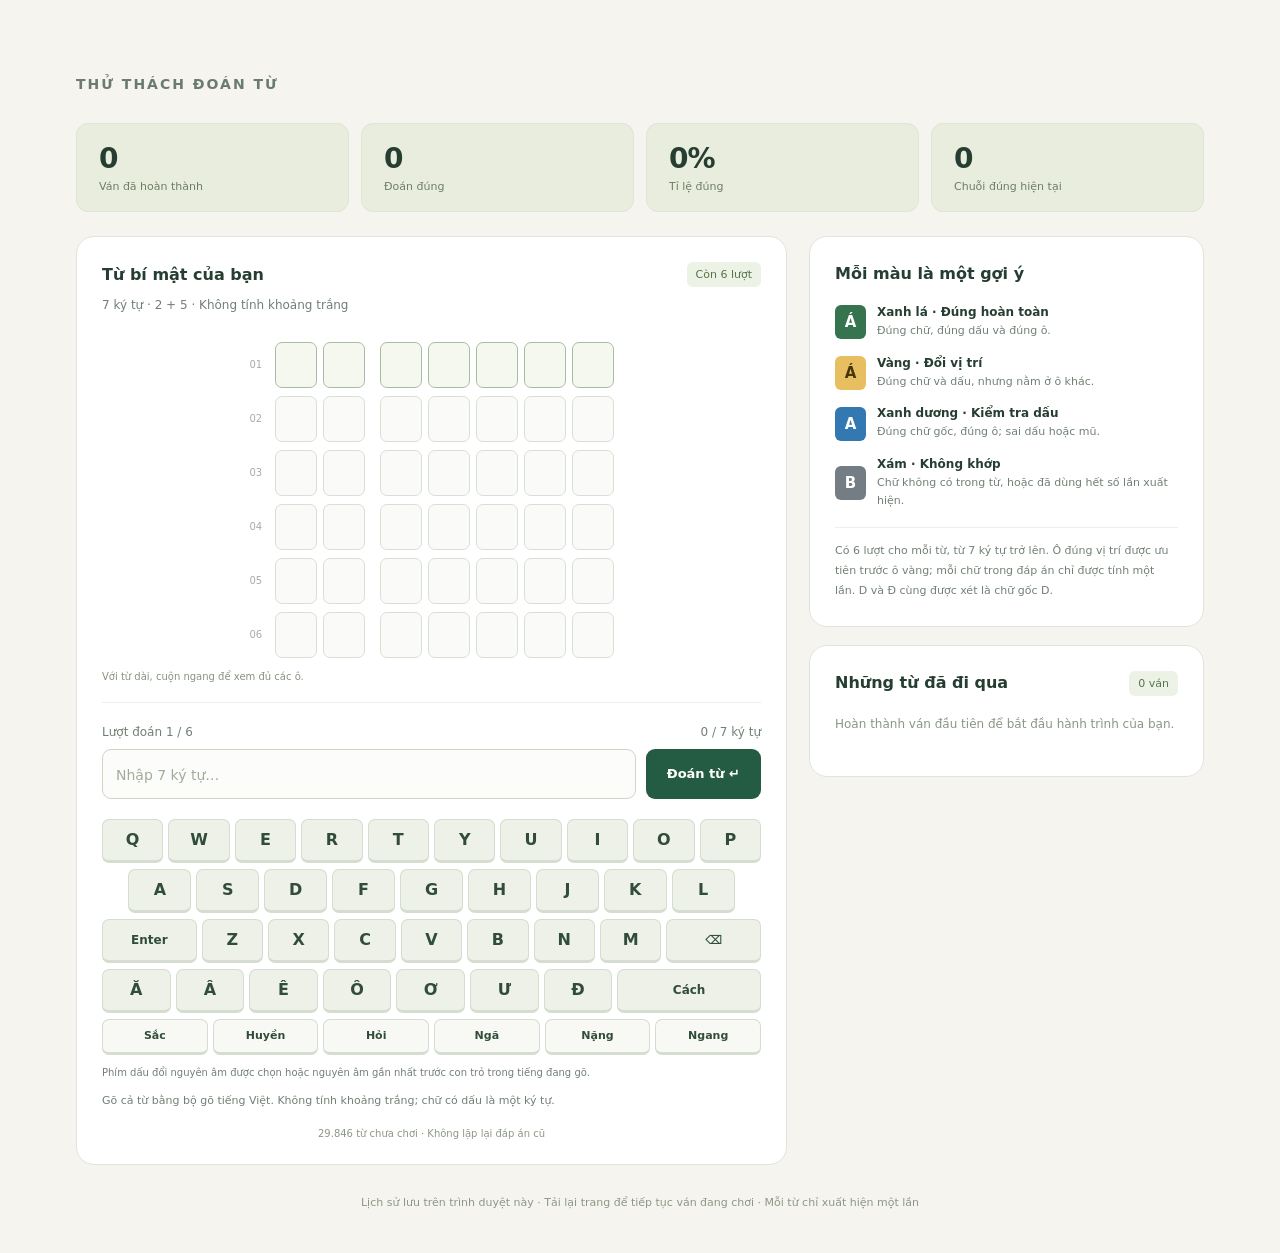
==== game.html @ fe2616c0 "init" ====
<!doctype html>
<html lang="vi">
    <head>
        <meta charset="utf-8" />
        <meta name="viewport" content="width=device-width, initial-scale=1" />
        <meta name="theme-color" content="#f5f4ef" />
        <title>Gỡ chữ — Một từ, sáu cơ hội</title>
        <link rel="stylesheet" href="game.css" />
        <script src="words-data.js" defer></script>
    </head>
    <body>
        <main class="app">
            <section class="intro">
                <p class="eyebrow">THỬ THÁCH ĐOÁN TỪ</p>
            </section>
            <div id="storage-notice" class="storage-notice" role="status" hidden></div>
            <section class="stats" aria-label="Bảng điểm">
                <div class="stat"><strong id="stat-played">0</strong><span>Ván đã hoàn thành</span></div>
                <div class="stat"><strong id="stat-won">0</strong><span>Đoán đúng</span></div>
                <div class="stat"><strong id="stat-rate">0%</strong><span>Tỉ lệ đúng</span></div>
                <div class="stat"><strong id="stat-streak">0</strong><span>Chuỗi đúng hiện tại</span></div>
            </section>
            <div class="layout">
                <section class="panel game-panel" aria-labelledby="game-heading">
                    <div class="panel-heading">
                        <h2 id="game-heading">Từ bí mật của bạn</h2>
                        <span id="round-tag" class="tag">6 lượt đoán</span>
                    </div>
                    <p id="word-meta" class="word-meta">Đang chuẩn bị từ…</p>
                    <p id="fatal" class="fatal" role="alert" hidden></p>
                    <div
                        class="board-scroll"
                        tabindex="0"
                        role="region"
                        aria-label="Bảng 6 lượt đoán, cuộn ngang nếu từ dài"
                    >
                        <div id="board" class="board"></div>
                    </div>
                    <p id="scroll-hint" class="scroll-hint">Với từ dài, cuộn ngang để xem đủ các ô.</p>
                    <form id="guess-form" class="guess-form" novalidate>
                        <label class="input-label" for="guess-input"
                            ><span id="guess-label">Lượt đoán 1 / 6</span><span id="input-count">0 ký tự</span></label
                        >
                        <div class="input-row">
                            <input
                                id="guess-input"
                                class="guess-input"
                                type="text"
                                autocomplete="off"
                                autocapitalize="none"
                                spellcheck="false"
                                placeholder="Nhập từ bạn nghĩ đến…"
                                aria-describedby="input-help guess-message"
                            /><button id="guess-button" class="primary" type="submit">Đoán từ ↵</button>
                        </div>
                        <div id="virtual-keyboard" class="virtual-keyboard" role="group" aria-label="Bàn phím đoán từ" aria-describedby="keyboard-help"></div>
                        <p id="keyboard-help" class="keyboard-help">Phím dấu đổi nguyên âm được chọn hoặc nguyên âm gần nhất trước con trỏ trong tiếng đang gõ.</p>
                        <p id="input-help" class="help">
                            Gõ cả từ bằng bộ gõ tiếng Việt. Không tính khoảng trắng; chữ có dấu là một ký tự.
                        </p>
                        <p id="guess-message" class="message" role="status" hidden></p>
                    </form>
                    <div id="result" class="result" role="status" hidden>
                        <h3 id="result-title"></h3>
                        <p id="result-description"></p>
                        <strong id="answer" class="answer"></strong
                        ><button id="next-game" class="primary" type="button">Chơi từ tiếp theo →</button>
                    </div>
                    <p id="exhausted" class="exhausted" hidden></p>
                    <p id="remaining" class="remaining"></p>
                </section>
                <aside class="side">
                    <section class="panel" aria-labelledby="rules-heading">
                        <h2 id="rules-heading">Mỗi màu là một gợi ý</h2>
                        <ul class="legend">
                            <li>
                                <span class="swatch exact" aria-hidden="true">Á</span>
                                <div>
                                    <strong>Xanh lá · Đúng hoàn toàn</strong
                                    ><small>Đúng chữ, đúng dấu và đúng ô.</small>
                                </div>
                            </li>
                            <li>
                                <span class="swatch present" aria-hidden="true">Á</span>
                                <div>
                                    <strong>Vàng · Đổi vị trí</strong
                                    ><small>Đúng chữ và dấu, nhưng nằm ở ô khác.</small>
                                </div>
                            </li>
                            <li>
                                <span class="swatch accent" aria-hidden="true">A</span>
                                <div>
                                    <strong>Xanh dương · Kiểm tra dấu</strong
                                    ><small>Đúng chữ gốc, đúng ô; sai dấu hoặc mũ.</small>
                                </div>
                            </li>
                            <li>
                                <span class="swatch absent" aria-hidden="true">B</span>
                                <div>
                                    <strong>Xám · Không khớp</strong
                                    ><small>Chữ không có trong từ, hoặc đã dùng hết số lần xuất hiện.</small>
                                </div>
                            </li>
                        </ul>
                        <p class="help rule-note">
                            Có 6 lượt cho mỗi từ, từ 7 ký tự trở lên. Ô đúng vị trí được ưu tiên trước ô vàng; mỗi chữ
                            trong đáp án chỉ được tính một lần. D và Đ cùng được xét là chữ gốc D.
                        </p>
                    </section>
                    <section class="panel" aria-labelledby="history-heading">
                        <div class="panel-heading">
                            <h2 id="history-heading">Những từ đã đi qua</h2>
                            <span id="history-count" class="tag">0 ván</span>
                        </div>
                        <p id="history-empty" class="history-empty">
                            Hoàn thành ván đầu tiên để bắt đầu hành trình của bạn.
                        </p>
                        <div id="history-list" class="history-list"></div>
                        <button id="more-history" class="text-button" type="button" hidden>Xem thêm lịch sử</button>
                    </section>
                </aside>
            </div>
            <footer>
                Lịch sử lưu trên trình duyệt này · Tải lại trang để tiếp tục ván đang chơi · Mỗi từ chỉ xuất hiện một
                lần
            </footer>
        </main>
        <script>
            "use strict";
            // Data is loaded by a deferred script; initialize after it has finished.
            const STORAGE_KEY = "go-chu-game-v1";
            const MAX_GUESSES = 6;
            const segmenter =
                typeof Intl.Segmenter === "function" ? new Intl.Segmenter("vi", { granularity: "grapheme" }) : null;
            const normalize = (text) => text.normalize("NFC").toLocaleLowerCase("vi").trim().replace(/\s+/gu, " ");
            const lettersOf = (text) => {
                const compact = normalize(text).replace(/\s/gu, "");
                return segmenter ? Array.from(segmenter.segment(compact), (part) => part.segment) : Array.from(compact);
            };
            const baseLetter = (letter) => letter.normalize("NFD").replace(/\p{M}/gu, "").replace(/đ/g, "d");
            const keyOf = (text) => normalize(text).replace(/\s/gu, "");
            const formatNumber = (number) => number.toLocaleString("vi-VN");
            const $ = (selector) => document.querySelector(selector);
            const colorNames = {
                exact: "xanh lá, đúng hoàn toàn",
                accent: "xanh dương, đúng ô nhưng sai dấu hoặc mũ",
                present: "vàng, đúng chữ nhưng sai ô",
                absent: "xám, không khớp",
            };
            let state = { version: 1, used: [], history: [], active: null };
            let pool = [];
            let storageAvailable = true;
            let historyLimit = 8;
            let composing = false;
            let ready = false;

            function scoreGuess(guess, answer) {
                const target = lettersOf(answer);
                const typed = lettersOf(guess);
                const result = typed.map(() => "absent");
                const used = new Set();
                // Reserve exact letters, then same-position base letters, before distributing yellow letters.
                typed.forEach((letter, index) => {
                    if (letter === target[index]) {
                        result[index] = "exact";
                        used.add(index);
                    }
                });
                typed.forEach((letter, index) => {
                    if (
                        result[index] === "absent" &&
                        target[index] &&
                        baseLetter(letter) === baseLetter(target[index])
                    ) {
                        result[index] = "accent";
                        used.add(index);
                    }
                });
                typed.forEach((letter, index) => {
                    if (result[index] !== "absent") return;
                    const match = target.findIndex(
                        (candidate, targetIndex) => !used.has(targetIndex) && candidate === letter,
                    );
                    if (match !== -1) {
                        result[index] = "present";
                        used.add(match);
                    }
                });
                return result;
            }

            function outcome(round) {
                if (round.guesses.some((guess) => keyOf(guess) === keyOf(round.answer))) return "won";
                return round.guesses.length >= MAX_GUESSES ? "lost" : "playing";
            }

            function isValidRound(round) {
                if (
                    !round ||
                    typeof round.id !== "string" ||
                    typeof round.answer !== "string" ||
                    typeof round.startedAt !== "string" ||
                    !Array.isArray(round.guesses)
                )
                    return false;
                const length = lettersOf(round.answer).length;
                if (
                    length < 7 ||
                    !/^[\p{L}\p{M}]+(?:\s+[\p{L}\p{M}]+)+$/u.test(round.answer) ||
                    round.guesses.length > MAX_GUESSES
                )
                    return false;
                return (
                    round.guesses.every(
                        (guess, index) =>
                            typeof guess === "string" &&
                            /^[\p{L}\p{M}\s]+$/u.test(guess) &&
                            lettersOf(guess).length === length &&
                            (index === round.guesses.length - 1 || keyOf(guess) !== keyOf(round.answer)),
                    ) &&
                    (round.draft === undefined || typeof round.draft === "string")
                );
            }

            function validateState(saved) {
                if (
                    !saved ||
                    saved.version !== 1 ||
                    !Array.isArray(saved.used) ||
                    !saved.used.every((key) => typeof key === "string") ||
                    !Array.isArray(saved.history)
                )
                    throw new Error("Invalid history");
                if (
                    !saved.history.every(
                        (round) =>
                            isValidRound(round) &&
                            outcome(round) !== "playing" &&
                            typeof round.completedAt === "string" &&
                            Number.isFinite(Date.parse(round.completedAt)),
                    )
                )
                    throw new Error("Invalid completed round");
                if (saved.active !== null && !isValidRound(saved.active)) throw new Error("Invalid active round");
                const ids = new Set(saved.history.map((round) => round.id));
                if (ids.size !== saved.history.length) throw new Error("Duplicate history");
                // Rebuild the exclusion list from history as well, so older records cannot be drawn again.
                saved.used = [
                    ...new Set([
                        ...saved.used,
                        ...saved.history.map((round) => keyOf(round.answer)),
                        ...(saved.active ? [keyOf(saved.active.answer)] : []),
                    ]),
                ];
                return saved;
            }

            function storageNotice(message) {
                $("#storage-notice").textContent = message;
                $("#storage-notice").hidden = false;
            }

            function loadState() {
                try {
                    const raw = localStorage.getItem(STORAGE_KEY);
                    if (raw) state = validateState(JSON.parse(raw));
                } catch (error) {
                    storageAvailable = false;
                    storageNotice(
                        "Không đọc được lịch sử đã lưu. Game vẫn chơi được trong phiên này, nhưng không thể lưu tiến độ hoặc bảo đảm tránh từ cũ sau khi đóng trang. Dữ liệu cũ được giữ nguyên.",
                    );
                }
            }

            function saveState() {
                if (!storageAvailable) return;
                try {
                    localStorage.setItem(STORAGE_KEY, JSON.stringify(state));
                } catch (error) {
                    storageAvailable = false;
                    storageNotice(
                        "Trình duyệt không cho phép lưu hoặc đã hết dung lượng. Tiến độ mới chỉ được giữ trong phiên này; hãy giữ trang mở để tiếp tục.",
                    );
                }
            }

            function showMessage(message) {
                $("#guess-message").textContent = message;
                $("#guess-message").hidden = !message;
            }

            function finishRound() {
                const round = state.active;
                if (!round || outcome(round) === "playing" || state.history.some((item) => item.id === round.id))
                    return;
                state.history.push({
                    id: round.id,
                    answer: round.answer,
                    guesses: [...round.guesses],
                    startedAt: round.startedAt,
                    completedAt: new Date().toISOString(),
                });
            }

            function availableWords() {
                const used = new Set(state.used);
                return pool.filter((word) => !used.has(keyOf(word)));
            }

            function newRound() {
                if (state.active && outcome(state.active) === "playing") return;
                const available = availableWords();
                if (!available.length) {
                    render();
                    return;
                }
                const random = new Uint32Array(1);
                crypto.getRandomValues(random);
                const answer = available[Math.floor((random[0] / 4294967296) * available.length)];
                state.active = {
                    id: `${Date.now()}-${random[0]}`,
                    answer,
                    guesses: [],
                    draft: "",
                    startedAt: new Date().toISOString(),
                };
                state.used.push(keyOf(answer));
                saveState();
                showMessage("");
                render();
            }

            function renderStats() {
                const played = state.history.length;
                const won = state.history.filter((round) => outcome(round) === "won").length;
                let streak = 0;
                for (let i = played - 1; i >= 0 && outcome(state.history[i]) === "won"; i--) streak++;
                $("#stat-played").textContent = formatNumber(played);
                $("#stat-won").textContent = formatNumber(won);
                $("#stat-rate").textContent =
                    `${played ? ((won / played) * 100).toLocaleString("vi-VN", { maximumFractionDigits: 1 }) : "0"}%`;
                $("#stat-streak").textContent = formatNumber(streak);
            }

            function renderHistory() {
                const list = $("#history-list");
                list.replaceChildren();
                $("#history-count").textContent = `${formatNumber(state.history.length)} ván`;
                $("#history-empty").hidden = state.history.length > 0;
                const dateFormat = new Intl.DateTimeFormat("vi-VN", {
                    day: "2-digit",
                    month: "2-digit",
                    year: "numeric",
                    hour: "2-digit",
                    minute: "2-digit",
                    timeZone: "Asia/Ho_Chi_Minh",
                });
                state.history
                    .slice(-historyLimit)
                    .reverse()
                    .forEach((round) => {
                        const entry = document.createElement("details");
                        entry.className = "history-entry";
                        const summary = document.createElement("summary");
                        const title = document.createElement("strong");
                        title.textContent = round.answer;
                        const result = document.createElement("span");
                        const status = outcome(round);
                        result.className = `outcome ${status}`;
                        result.textContent = `${status === "won" ? "Đúng" : "Chưa đúng"} · ${round.guesses.length}/6`;
                        summary.append(title, result);
                        const date = document.createElement("p");
                        date.className = "history-date";
                        date.textContent = dateFormat.format(new Date(round.completedAt));
                        const guesses = document.createElement("ol");
                        guesses.className = "history-guesses";
                        round.guesses.forEach((guess) => {
                            const item = document.createElement("li");
                            item.textContent = guess;
                            guesses.append(item);
                        });
                        entry.append(summary, date, guesses);
                        list.append(entry);
                    });
                $("#more-history").hidden = state.history.length <= historyLimit;
            }

            function renderBoard() {
                const board = $("#board");
                board.replaceChildren();
                const round = state.active;
                if (!round) return;
                const target = lettersOf(round.answer);
                const boundaries = new Set();
                let offset = 0;
                normalize(round.answer)
                    .split(" ")
                    .slice(0, -1)
                    .forEach((part) => {
                        offset += lettersOf(part).length;
                        boundaries.add(offset);
                    });
                const playing = outcome(round) === "playing";
                for (let attempt = 0; attempt < MAX_GUESSES; attempt++) {
                    const guess = round.guesses[attempt];
                    const current = playing && attempt === round.guesses.length;
                    const letters = lettersOf(guess ?? (current ? round.draft || "" : ""));
                    const colors = guess ? scoreGuess(guess, round.answer) : [];
                    const row = document.createElement("div");
                    row.className = `guess-row${current ? " current" : ""}`;
                    row.setAttribute("role", "group");
                    row.setAttribute("aria-label", `Lượt ${attempt + 1}${current ? ", đang nhập" : ""}`);
                    const label = document.createElement("span");
                    label.className = "row-number";
                    label.textContent = String(attempt + 1).padStart(2, "0");
                    label.setAttribute("aria-hidden", "true");
                    row.append(label);
                    target.forEach((_, index) => {
                        const tile = document.createElement("span");
                        tile.className = `tile${boundaries.has(index) ? " word-start" : ""}${colors[index] ? ` ${colors[index]}` : letters[index] ? " typed" : ""}`;
                        tile.textContent = letters[index] || "";
                        tile.setAttribute(
                            "aria-label",
                            `Ô ${index + 1}: ${letters[index] || "trống"}${colors[index] ? `, ${colorNames[colors[index]]}` : ""}`,
                        );
                        row.append(tile);
                    });
                    board.append(row);
                }
            }

            function buildKeyboard() {
                const rows = [
                    [..."qwertyuiop"],
                    [..."asdfghjkl"],
                    ["enter", ..."zxcvbnm", "backspace"],
                    [..."ăâêôơưđ", "space"],
                    ["tone-acute", "tone-grave", "tone-hook", "tone-tilde", "tone-dot", "tone-none"],
                ];
                const labels = {
                    enter: ["Enter", "Gửi lượt đoán"], backspace: ["⌫", "Xóa ký tự trước con trỏ"],
                    space: ["Cách", "Dấu cách"], "tone-acute": ["Sắc", "Dấu sắc"],
                    "tone-grave": ["Huyền", "Dấu huyền"], "tone-hook": ["Hỏi", "Dấu hỏi"],
                    "tone-tilde": ["Ngã", "Dấu ngã"], "tone-dot": ["Nặng", "Dấu nặng"],
                    "tone-none": ["Ngang", "Bỏ dấu thanh, giữ nguyên mũ"],
                };
                const keyboard = $("#virtual-keyboard");
                rows.forEach((keys, index) => {
                    const row = document.createElement("div");
                    row.className = `keyboard-row keyboard-row-${index + 1}`;
                    keys.forEach(key => {
                        const button = document.createElement("button");
                        button.type = "button";
                        button.dataset.key = key;
                        button.className = `keyboard-key${labels[key] ? " keyboard-action" : ""}${key.startsWith("tone-") ? " keyboard-tone" : ""}`;
                        button.textContent = labels[key]?.[0] || key.toLocaleUpperCase("vi");
                        button.dataset.label = labels[key]?.[1] || `Chữ ${key.toLocaleUpperCase("vi")}`;
                        button.setAttribute("aria-label", button.dataset.label);
                        row.append(button);
                    });
                    keyboard.append(row);
                });
                // Keep the input selection when tapping a key; keyboard navigation still uses normal buttons.
                keyboard.addEventListener("pointerdown", event => {
                    if (event.target.closest("button")) event.preventDefault();
                });
                keyboard.addEventListener("click", event => {
                    const button = event.target.closest("button[data-key]");
                    if (button && !button.disabled) pressVirtualKey(button.dataset.key);
                });
            }

            function renderKeyboard() {
                const round = state.active;
                const colors = new Map();
                const rank = { absent: 1, present: 2, accent: 3, exact: 4 };
                if (round) round.guesses.forEach(guess => {
                    const scores = scoreGuess(guess, round.answer);
                    lettersOf(guess).forEach((letter, index) => {
                        if ((rank[colors.get(letter)] || 0) < rank[scores[index]]) colors.set(letter, scores[index]);
                    });
                });
                $("#virtual-keyboard").querySelectorAll("button").forEach(button => {
                    const color = colors.get(button.dataset.key);
                    for (const name of Object.keys(rank)) button.classList.toggle(name, color === name);
                    button.disabled = !ready || !round || outcome(round) !== "playing";
                    button.setAttribute("aria-label", `${button.dataset.label}${color ? `, ${colorNames[color]}` : ""}`);
                });
            }

            function rawSegments(text) {
                if (segmenter) return Array.from(segmenter.segment(text), part => ({ text: part.segment, index: part.index }));
                return Array.from(text.matchAll(/\P{M}\p{M}*|\p{M}+/gu), match => ({ text: match[0], index: match.index }));
            }

            function pressVirtualKey(key) {
                if (!ready || composing || !state.active || outcome(state.active) !== "playing") return;
                const input = $("#guess-input");
                if (key === "enter") { $("#guess-form").requestSubmit(); return; }
                let start = input.selectionStart ?? input.value.length;
                let end = input.selectionEnd ?? start;
                const originalStart = start;
                const originalEnd = end;
                let caretAfterTone = null;
                let replacement = key;
                if (key === "backspace") {
                    replacement = "";
                    if (start === end && start > 0) start = rawSegments(input.value.slice(0, start)).at(-1).index;
                } else if (key === "space") {
                    replacement = " ";
                } else if (key.startsWith("tone-")) {
                    const marks = { "tone-acute": "\u0301", "tone-grave": "\u0300", "tone-hook": "\u0309", "tone-tilde": "\u0303", "tone-dot": "\u0323", "tone-none": "" };
                    if (start === end) {
                        const previous = rawSegments(input.value.slice(0, start));
                        for (let i = previous.length - 1; i >= 0; i--) {
                            const part = previous[i];
                            if (/\s/u.test(part.text)) break;
                            if (/^[aeiouy]$/u.test(baseLetter(part.text.toLocaleLowerCase("vi")))) {
                                start = part.index; end = start + part.text.length; break;
                            }
                        }
                    }
                    const vowel = input.value.slice(start, end);
                    if (!/^[aeiouy]$/u.test(baseLetter(vowel.toLocaleLowerCase("vi")))) {
                        showMessage("Hãy chọn một nguyên âm hoặc đặt con trỏ sau nguyên âm cần đổi dấu.");
                        return;
                    }
                    replacement = (vowel.normalize("NFD").replace(/[\u0300\u0301\u0303\u0309\u0323]/gu, "") + marks[key]).normalize("NFC");
                    if (originalStart === originalEnd) caretAfterTone = originalEnd + replacement.length - (end - start);
                }
                input.setRangeText(replacement, start, end, "end");
                if (caretAfterTone !== null) input.setSelectionRange(caretAfterTone, caretAfterTone);
                // Tone changes keep the caret after any final consonants.
                input.focus({ preventScroll: true });
                updateDraft();
            }

            function render() {
                renderStats();
                renderHistory();
                renderBoard();
                renderKeyboard();
                const round = state.active;
                const remaining = availableWords().length;
                $("#remaining").textContent = `${formatNumber(remaining)} từ chưa chơi · Không lặp lại đáp án cũ`;
                $("#exhausted").hidden = remaining > 0;
                $("#exhausted").textContent =
                    round && outcome(round) === "playing"
                        ? "Đây là từ cuối cùng chưa chơi trong bộ dữ liệu."
                        : "Bạn đã chơi hết bộ từ hiện có. Lịch sử được giữ lại; thêm từ mới vào dữ liệu để tiếp tục.";
                $("#guess-form").hidden = !round;
                $("#scroll-hint").hidden = !round;
                $("#result").hidden = !round || outcome(round) === "playing";
                if (!round) {
                    $("#word-meta").textContent = "Không còn từ mới để bắt đầu.";
                    return;
                }
                const length = lettersOf(round.answer).length;
                const status = outcome(round);
                const playing = status === "playing";
                $("#word-meta").textContent = `${length} ký tự · ${normalize(round.answer)
                    .split(" ")
                    .map((part) => lettersOf(part).length)
                    .join(" + ")} · Không tính khoảng trắng`;
                $("#round-tag").textContent = playing
                    ? `Còn ${MAX_GUESSES - round.guesses.length} lượt`
                    : status === "won"
                      ? "Đoán đúng"
                      : "Đã hết lượt";
                $("#guess-label").textContent = playing
                    ? `Lượt đoán ${round.guesses.length + 1} / 6`
                    : "Ván chơi đã hoàn thành";
                $("#guess-input").value = round.draft || "";
                $("#guess-input").disabled = !playing;
                $("#guess-button").disabled = !playing;
                $("#guess-input").placeholder = `Nhập ${length} ký tự…`;
                $("#input-count").textContent = `${lettersOf(round.draft || "").length} / ${length} ký tự`;
                if (!playing) {
                    $("#result").classList.toggle("lost", status === "lost");
                    $("#result-title").textContent = status === "won" ? "Bạn đã tìm ra từ!" : "Hết 6 lượt rồi!";
                    $("#result-description").textContent =
                        status === "won"
                            ? `Chính xác ở lượt ${round.guesses.length}/6. Đáp án là:`
                            : "Một từ mới đang chờ ở ván sau. Đáp án của ván này là:";
                    $("#answer").textContent = round.answer;
                    $("#next-game").hidden = remaining === 0;
                }
            }

            function submitGuess(event) {
                event.preventDefault();
                if (!ready || composing || !state.active || outcome(state.active) !== "playing") return;
                const round = state.active;
                const guess = normalize($("#guess-input").value);
                const length = lettersOf(round.answer).length;
                if (!guess || !/^[\p{L}\p{M}\s]+$/u.test(guess)) {
                    showMessage("Chỉ nhập chữ cái tiếng Việt hoặc chữ cái Latin, không nhập số hay ký hiệu.");
                    return;
                }
                if (lettersOf(guess).length !== length) {
                    showMessage(`Cần đúng ${length} ký tự, không tính khoảng trắng. Lượt này chưa bị trừ.`);
                    return;
                }
                if (round.guesses.some((previous) => keyOf(previous) === keyOf(guess))) {
                    showMessage("Bạn đã thử từ này rồi. Hãy thử một cách đoán khác; lượt chưa bị trừ.");
                    return;
                }
                round.guesses.push(guess);
                round.draft = "";
                finishRound();
                saveState();
                render();
                showMessage(
                    outcome(round) === "playing"
                        ? `Đã ghi nhận lượt ${round.guesses.length}. Xem màu từng ô để đoán tiếp.`
                        : "",
                );
                if (outcome(round) === "playing") $("#guess-input").focus();
                else if (!$("#next-game").hidden) $("#next-game").focus();
            }

            function updateDraft() {
                if (!ready || !state.active || outcome(state.active) !== "playing") return;
                state.active.draft = $("#guess-input").value;
                $("#input-count").textContent =
                    `${lettersOf(state.active.draft).length} / ${lettersOf(state.active.answer).length} ký tự`;
                showMessage("");
                renderBoard();
                saveState();
            }

            function initialize() {
                try {
                    if (!Array.isArray(window.WORDS_DATA?.words))
                        throw new Error(
                            "Không đọc được words-data.js. Hãy đặt file này cùng thư mục với game.html rồi tải lại trang.",
                        );
                    const unique = new Map();
                    window.WORDS_DATA.words.forEach((row) => {
                        if (typeof row.text !== "string") return;
                        const text = normalize(row.text);
                        if (!/^[\p{L}\p{M}]+(?: [\p{L}\p{M}]+)+$/u.test(text) || lettersOf(text).length < 7) return;
                        if (!unique.has(keyOf(text))) unique.set(keyOf(text), text);
                    });
                    pool = [...unique.values()];
                    if (!pool.length) throw new Error("Dữ liệu chưa có từ hợp lệ từ 7 ký tự trở lên.");
                    loadState();
                    ready = true;
                    if (!state.active) newRound();
                    else {
                        finishRound();
                        saveState();
                        render();
                    }
                } catch (error) {
                    $("#fatal").textContent = error.message;
                    $("#fatal").hidden = false;
                    $("#word-meta").textContent = "Chưa thể bắt đầu ván chơi.";
                    $("#guess-form").hidden = true;
                    $("#scroll-hint").hidden = true;
                }
            }

            $("#guess-form").addEventListener("submit", submitGuess);
            $("#guess-input").addEventListener("compositionstart", () => {
                composing = true;
            });
            $("#guess-input").addEventListener("compositionend", () => {
                composing = false;
                updateDraft();
            });
            $("#guess-input").addEventListener("input", (event) => {
                if (!event.isComposing) updateDraft();
            });
            $("#guess-input").addEventListener("keydown", (event) => {
                if (event.key === "Enter" && (event.isComposing || composing || event.keyCode === 229))
                    event.preventDefault();
            });
            $("#next-game").addEventListener("click", () => {
                newRound();
                $("#guess-input").focus();
            });
            $("#more-history").addEventListener("click", () => {
                historyLimit += 8;
                renderHistory();
            });
            window.addEventListener("storage", (event) => {
                if (!ready || !storageAvailable || event.key !== STORAGE_KEY || !event.newValue) return;
                try {
                    state = validateState(JSON.parse(event.newValue));
                    render();
                    showMessage("Ván chơi đã được đồng bộ từ tab khác.");
                } catch (error) {
                    storageNotice("Không thể đồng bộ dữ liệu từ tab khác. Hãy tải lại trang trước khi tiếp tục.");
                    ready = false;
                }
            });
            buildKeyboard();
            renderKeyboard();
            document.addEventListener("DOMContentLoaded", initialize);
        </script>
    </body>
</html>
---- game.css ----
:root {
    font-family:
        system-ui,
        -apple-system,
        "Segoe UI",
        sans-serif;
    color: #263e32;
    background: #f5f4ef;
    --green: #36734f;
    --blue: #3478b1;
    --yellow: #e7bf60;
    --gray: #737d83;
    --line: #dfe5dc;
    --muted: #718074;
}
* {
    box-sizing: border-box;
}
body {
    margin: 0;
}
button,
input {
    font: inherit;
}
button,
a,
input {
    -webkit-tap-highlight-color: transparent;
}
button {
    cursor: pointer;
}
button:disabled {
    cursor: default;
    opacity: 0.5;
}
[hidden] {
    display: none !important;
}
button:focus-visible,
a:focus-visible,
input:focus-visible,
summary:focus-visible {
    outline: 3px solid #8eae83;
    outline-offset: 4px;
}
.app {
    max-width: 1180px;
    margin: auto;
    padding: 34px 26px 40px;
}
.topbar {
    display: flex;
    justify-content: space-between;
    gap: 15px;
    align-items: center;
}
.brand {
    display: flex;
    align-items: center;
    gap: 10px;
    font-weight: 800;
    font-size: 13px;
    letter-spacing: 2px;
}
.brand-icon {
    display: grid;
    place-items: center;
    width: 33px;
    height: 37px;
    border-radius: 9px;
    background: #245b43;
    color: white;
    font-size: 27px;
    letter-spacing: 0;
}
.topbar a {
    color: #5c7160;
    font-size: 13px;
    text-decoration: none;
    border: 1px solid #d9e1d5;
    padding: 10px 14px;
    border-radius: 9px;
}
.intro {
    margin: 38px 0 26px;
}
.eyebrow {
    font-size: 11px;
    letter-spacing: 2px;
    font-weight: 700;
    color: #718668;
    margin: 0 0 12px;
}
h1 {
    font-size: clamp(29px, 4vw, 44px);
    letter-spacing: -1.8px;
    line-height: 1.2;
    margin: 0 0 12px;
}
h1 span {
    color: #879b7f;
}
.intro > p:last-child {
    color: #6b7c6d;
    font-size: 14px;
    line-height: 1.8;
    margin: 0;
}
.stats {
    display: grid;
    grid-template-columns: repeat(4, minmax(0, 1fr));
    gap: 12px;
    margin-bottom: 24px;
}
.stat {
    background: #e9edde;
    border: 1px solid #dde5d3;
    border-radius: 12px;
    padding: 18px 22px;
}
.stat strong {
    display: block;
    font-size: 28px;
    font-weight: 700;
    letter-spacing: -1px;
}
.stat span {
    display: block;
    font-size: 11px;
    color: #6c7e64;
    margin-top: 5px;
}
.layout {
    display: grid;
    grid-template-columns: minmax(0, 1.8fr) minmax(280px, 1fr);
    gap: 22px;
    align-items: start;
}
.panel {
    background: #fff;
    border: 1px solid var(--line);
    border-radius: 18px;
    padding: 25px;
    min-width: 0;
}
.panel-heading {
    display: flex;
    align-items: center;
    justify-content: space-between;
    gap: 12px;
}
h2 {
    font-size: 16px;
    line-height: 1.5;
    margin: 0;
    font-weight: 650;
}
.tag {
    font-size: 11px;
    background: #edf2e7;
    color: #557447;
    padding: 6px 9px;
    border-radius: 6px;
    white-space: nowrap;
}
.word-meta {
    font-size: 12px;
    color: var(--muted);
    line-height: 1.7;
    margin: 8px 0 22px;
}
.board-scroll {
    overflow-x: auto;
    padding: 4px 2px 10px;
    scrollbar-width: thin;
}
.board {
    display: flex;
    flex-direction: column;
    gap: 8px;
    min-width: max-content;
    align-items: center;
}
.guess-row {
    display: flex;
    align-items: center;
    gap: 6px;
}
.row-number {
    width: 19px;
    font-size: 10px;
    color: #a4afa1;
    text-align: left;
}
.tile {
    display: grid;
    place-items: center;
    flex: 0 0 auto;
    width: 42px;
    height: 46px;
    border: 1px solid #d8e0d4;
    border-radius: 7px;
    background: #fafbf8;
    color: #314d39;
    font-size: 21px;
    font-weight: 700;
    text-transform: uppercase;
}
.tile.word-start {
    margin-left: 9px;
}
.guess-row.current .tile {
    border-color: #a9bca1;
    background: #f5f8ef;
}
.guess-row.current .tile.typed {
    border-color: #648658;
    background: #edf3e4;
}
.tile.exact,
.swatch.exact {
    background: var(--green);
    border-color: var(--green);
    color: white;
}
.tile.accent,
.swatch.accent {
    background: var(--blue);
    border-color: var(--blue);
    color: white;
}
.tile.present,
.swatch.present {
    background: var(--yellow);
    border-color: var(--yellow);
    color: #46360c;
}
.tile.absent,
.swatch.absent {
    background: var(--gray);
    border-color: var(--gray);
    color: white;
}
.scroll-hint {
    font-size: 10px;
    color: #879280;
    margin: 3px 0 20px;
}
.guess-form {
    border-top: 1px solid #edf0e9;
    margin-top: 15px;
    padding-top: 22px;
}
.input-label {
    display: flex;
    justify-content: space-between;
    gap: 10px;
    font-size: 12px;
    margin-bottom: 10px;
    font-weight: 600;
}
.input-label span {
    font-weight: 400;
    color: var(--muted);
}
.input-row {
    display: flex;
    gap: 10px;
}
.guess-input {
    width: 100%;
    min-width: 0;
    border: 1px solid #cbd8c6;
    background: #fcfdfb;
    border-radius: 9px;
    padding: 14px 13px;
    color: #263e32;
    font-size: 17px;
}
.guess-input::placeholder {
    color: #a0ab9a;
    font-size: 14px;
}
.primary {
    border: 0;
    border-radius: 9px;
    background: #245b43;
    color: white;
    padding: 14px 21px;
    font-size: 13px;
    font-weight: 650;
    white-space: nowrap;
}
.primary:hover:not(:disabled) {
    background: #1a4934;
}
.help {
    font-size: 11px;
    color: var(--muted);
    line-height: 1.8;
    margin: 10px 0 0;
}
.message {
    font-size: 12px;
    color: #a35233;
    line-height: 1.7;
    margin: 12px 0 0;
}
.result {
    margin-top: 22px;
    padding: 20px;
    background: #edf4e8;
    border: 1px solid #d1e2c6;
    border-radius: 12px;
}
.result.lost {
    background: #f8f2e9;
    border-color: #e8d9c4;
}
.result h3 {
    font-size: 18px;
    margin: 0 0 7px;
}
.result p {
    font-size: 12px;
    color: #687463;
    line-height: 1.7;
    margin: 0 0 8px;
}
.answer {
    display: block;
    font-size: 28px;
    font-weight: 750;
    color: #2f573a;
    margin: 8px 0 18px;
    overflow-wrap: anywhere;
}
.result .primary {
    width: 100%;
}
.remaining {
    font-size: 10px;
    color: #8c9787;
    text-align: center;
    margin: 18px 0 0;
}
.side {
    display: flex;
    flex-direction: column;
    gap: 18px;
}
.legend {
    list-style: none;
    padding: 0;
    margin: 19px 0 0;
    display: grid;
    gap: 16px;
}
.legend li {
    display: flex;
    gap: 11px;
    align-items: center;
}
.swatch {
    display: grid;
    place-items: center;
    width: 31px;
    height: 34px;
    border-radius: 6px;
    font-size: 15px;
    font-weight: 700;
    flex-shrink: 0;
}
.legend strong {
    display: block;
    font-size: 12px;
    font-weight: 600;
}
.legend small {
    display: block;
    color: var(--muted);
    font-size: 11px;
    line-height: 1.6;
    margin-top: 3px;
}
.rule-note {
    margin-top: 18px;
    border-top: 1px solid #edf0e9;
    padding-top: 13px;
}
.history-empty {
    font-size: 12px;
    color: #8b9785;
    line-height: 1.8;
    margin: 18px 0 0;
}
.history-list {
    margin-top: 16px;
}
.history-entry {
    padding: 12px 0;
    border-top: 1px solid #edf0e9;
}
.history-entry:first-child {
    border-top: 0;
    padding-top: 0;
}
.history-entry summary {
    cursor: pointer;
    font-size: 13px;
    line-height: 1.7;
    overflow-wrap: anywhere;
}
.history-entry summary strong {
    font-weight: 600;
}
.history-entry .outcome {
    float: right;
    font-size: 10px;
    font-weight: 500;
    color: #36734f;
    margin-left: 8px;
}
.history-entry .outcome.lost {
    color: #a06a45;
}
.history-date {
    font-size: 10px;
    color: #8c9787;
    margin: 4px 0 0;
}
.history-guesses {
    font-size: 12px;
    line-height: 1.8;
    color: #61735f;
    padding-left: 24px;
    margin: 9px 0 0;
    overflow-wrap: anywhere;
}
.text-button {
    border: 0;
    background: none;
    color: #557147;
    font-size: 12px;
    text-decoration: underline;
    text-underline-offset: 4px;
    padding: 10px 0;
}
.storage-notice {
    background: #fff2d9;
    border: 1px solid #e8d8b6;
    border-radius: 10px;
    padding: 12px 16px;
    color: #876038;
    font-size: 12px;
    line-height: 1.8;
    margin: 18px 0;
}
.fatal {
    margin: 18px 0;
    font-size: 14px;
    color: #985339;
    line-height: 1.8;
}
footer {
    text-align: center;
    margin-top: 28px;
    font-size: 11px;
    color: #8c9786;
    line-height: 1.8;
}
.exhausted {
    font-size: 13px;
    line-height: 1.8;
    color: #62755b;
    margin-top: 16px;
}
.result-status {
    min-height: 0;
}
@media (max-width: 950px) {
    .layout {
        grid-template-columns: minmax(0, 1fr);
    }
    .side {
        display: grid;
        grid-template-columns: repeat(2, minmax(0, 1fr));
    }
    .board {
        align-items: flex-start;
    }
    .game-panel {
        max-width: 100%;
    }
}
@media (max-width: 600px) {
    .app {
        padding: 24px 16px;
    }
    .intro {
        margin-top: 30px;
    }
    .intro > p:last-child {
        font-size: 13px;
    }
    .stats {
        gap: 8px;
    }
    .stat {
        padding: 14px 10px;
        text-align: center;
    }
    .stat strong {
        font-size: 24px;
    }
    .stat span {
        font-size: 10px;
    }
    .panel {
        padding: 19px 16px;
    }
    .side {
        grid-template-columns: minmax(0, 1fr);
    }
    .tile {
        width: 30px;
        height: 37px;
        font-size: 18px;
        border-radius: 5px;
    }
    .guess-row {
        gap: 4px;
    }
    .row-number {
        width: 13px;
        font-size: 9px;
    }
    .tile.word-start {
        margin-left: 5px;
    }
    .board {
        gap: 6px;
    }
    .input-row {
        flex-direction: column;
    }
    .primary {
        padding: 13px 16px;
    }
    .tag {
        font-size: 10px;
    }
    .topbar a {
        font-size: 11px;
    }
    .input-label {
        font-size: 11px;
    }
    .answer {
        font-size: 26px;
    }
}

/* On-screen keyboard. */
.virtual-keyboard {
    display: flex;
    flex-direction: column;
    gap: 6px;
    margin-top: 20px;
}
.keyboard-row { display: flex; justify-content: center; gap: 5px; }
.keyboard-row-2 { padding: 0 4%; }
.keyboard-key {
    flex: 1 1 0;
    min-width: 0;
    min-height: 44px;
    padding: 8px 2px;
    border: 1px solid #d4ddcf;
    border-bottom-width: 3px;
    border-radius: 7px;
    background: #edf1e7;
    color: #314d39;
    font-size: 16px;
    font-weight: 650;
    touch-action: manipulation;
    user-select: none;
}
.keyboard-key:hover:not(:disabled) { filter: brightness(.96); }
.keyboard-key:active:not(:disabled) { transform: translateY(1px); }
.keyboard-action { flex-grow: 1.6; font-size: 12px; }
.keyboard-tone { font-size: 11px; min-height: 36px; background: #f8f9f5; }
.keyboard-key[data-key="space"] { flex-grow: 2.2; }
.keyboard-key.exact { background: var(--green); border-color: var(--green); color: #fff; }
.keyboard-key.accent { background: var(--blue); border-color: var(--blue); color: #fff; }
.keyboard-key.present { background: var(--yellow); border-color: var(--yellow); color: #46360c; }
.keyboard-key.absent { background: var(--gray); border-color: var(--gray); color: #fff; }
.keyboard-key:disabled { opacity: .75; }
.keyboard-help { font-size: 10px; line-height: 1.7; color: var(--muted); margin: 9px 0 0; }
@media (max-width: 600px) {
    .virtual-keyboard { gap: 5px; }
    .keyboard-row { gap: 3px; }
    .keyboard-key { font-size: 13px; border-radius: 5px; }
    .keyboard-action { font-size: 10px; }
    .keyboard-tone { font-size: 10px; }
}
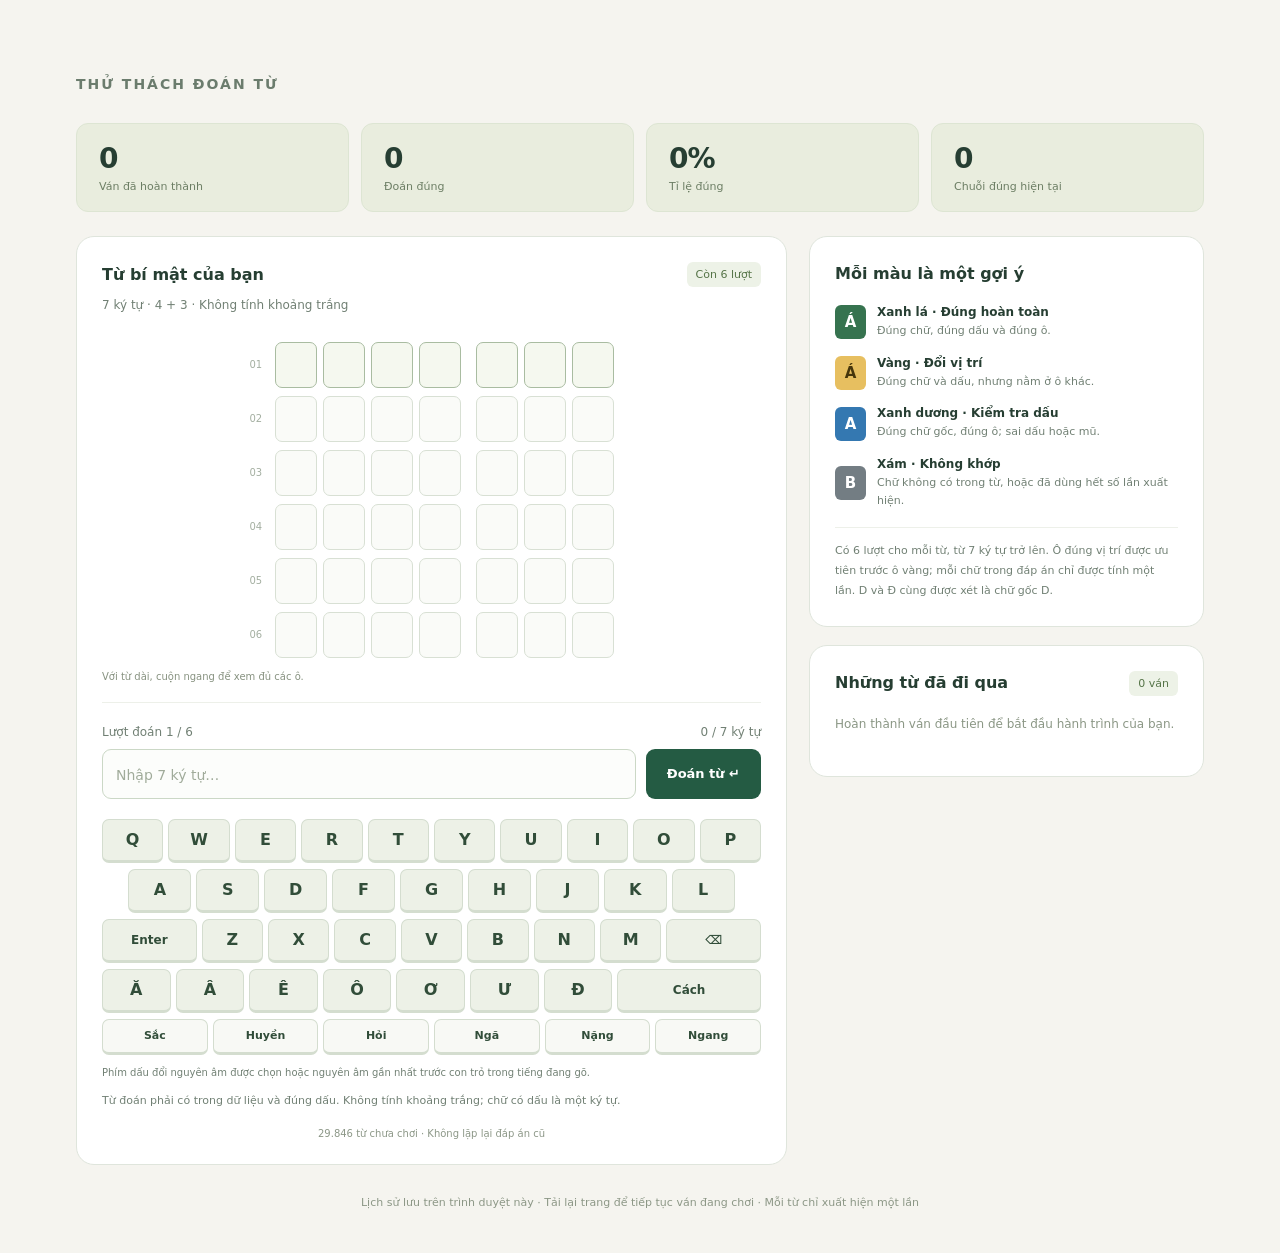
==== commit 44f1d848: "init" ====
--- a/game.html
+++ b/game.html
@@ -56,7 +56,7 @@
                         <div id="virtual-keyboard" class="virtual-keyboard" role="group" aria-label="Bàn phím đoán từ" aria-describedby="keyboard-help"></div>
                         <p id="keyboard-help" class="keyboard-help">Phím dấu đổi nguyên âm được chọn hoặc nguyên âm gần nhất trước con trỏ trong tiếng đang gõ.</p>
                         <p id="input-help" class="help">
-                            Gõ cả từ bằng bộ gõ tiếng Việt. Không tính khoảng trắng; chữ có dấu là một ký tự.
+                            Từ đoán phải có trong dữ liệu và đúng dấu. Không tính khoảng trắng; chữ có dấu là một ký tự.
                         </p>
                         <p id="guess-message" class="message" role="status" hidden></p>
                     </form>
@@ -149,6 +149,7 @@
             };
             let state = { version: 1, used: [], history: [], active: null };
             let pool = [];
+            const dictionary = new Set();
             let storageAvailable = true;
             let historyLimit = 8;
             let composing = false;
@@ -601,6 +602,10 @@
                     showMessage(`Cần đúng ${length} ký tự, không tính khoảng trắng. Lượt này chưa bị trừ.`);
                     return;
                 }
+                if (!dictionary.has(keyOf(guess))) {
+                    showMessage("Từ này không có trong dữ liệu. Kiểm tra lại chữ và dấu; lượt đoán chưa bị trừ.");
+                    return;
+                }
                 if (round.guesses.some((previous) => keyOf(previous) === keyOf(guess))) {
                     showMessage("Bạn đã thử từ này rồi. Hãy thử một cách đoán khác; lượt chưa bị trừ.");
                     return;
@@ -636,9 +641,11 @@
                             "Không đọc được words-data.js. Hãy đặt file này cùng thư mục với game.html rồi tải lại trang.",
                         );
                     const unique = new Map();
+                    dictionary.clear();
                     window.WORDS_DATA.words.forEach((row) => {
                         if (typeof row.text !== "string") return;
                         const text = normalize(row.text);
+                        if (text) dictionary.add(keyOf(text));
                         if (!/^[\p{L}\p{M}]+(?: [\p{L}\p{M}]+)+$/u.test(text) || lettersOf(text).length < 7) return;
                         if (!unique.has(keyOf(text))) unique.set(keyOf(text), text);
                     });
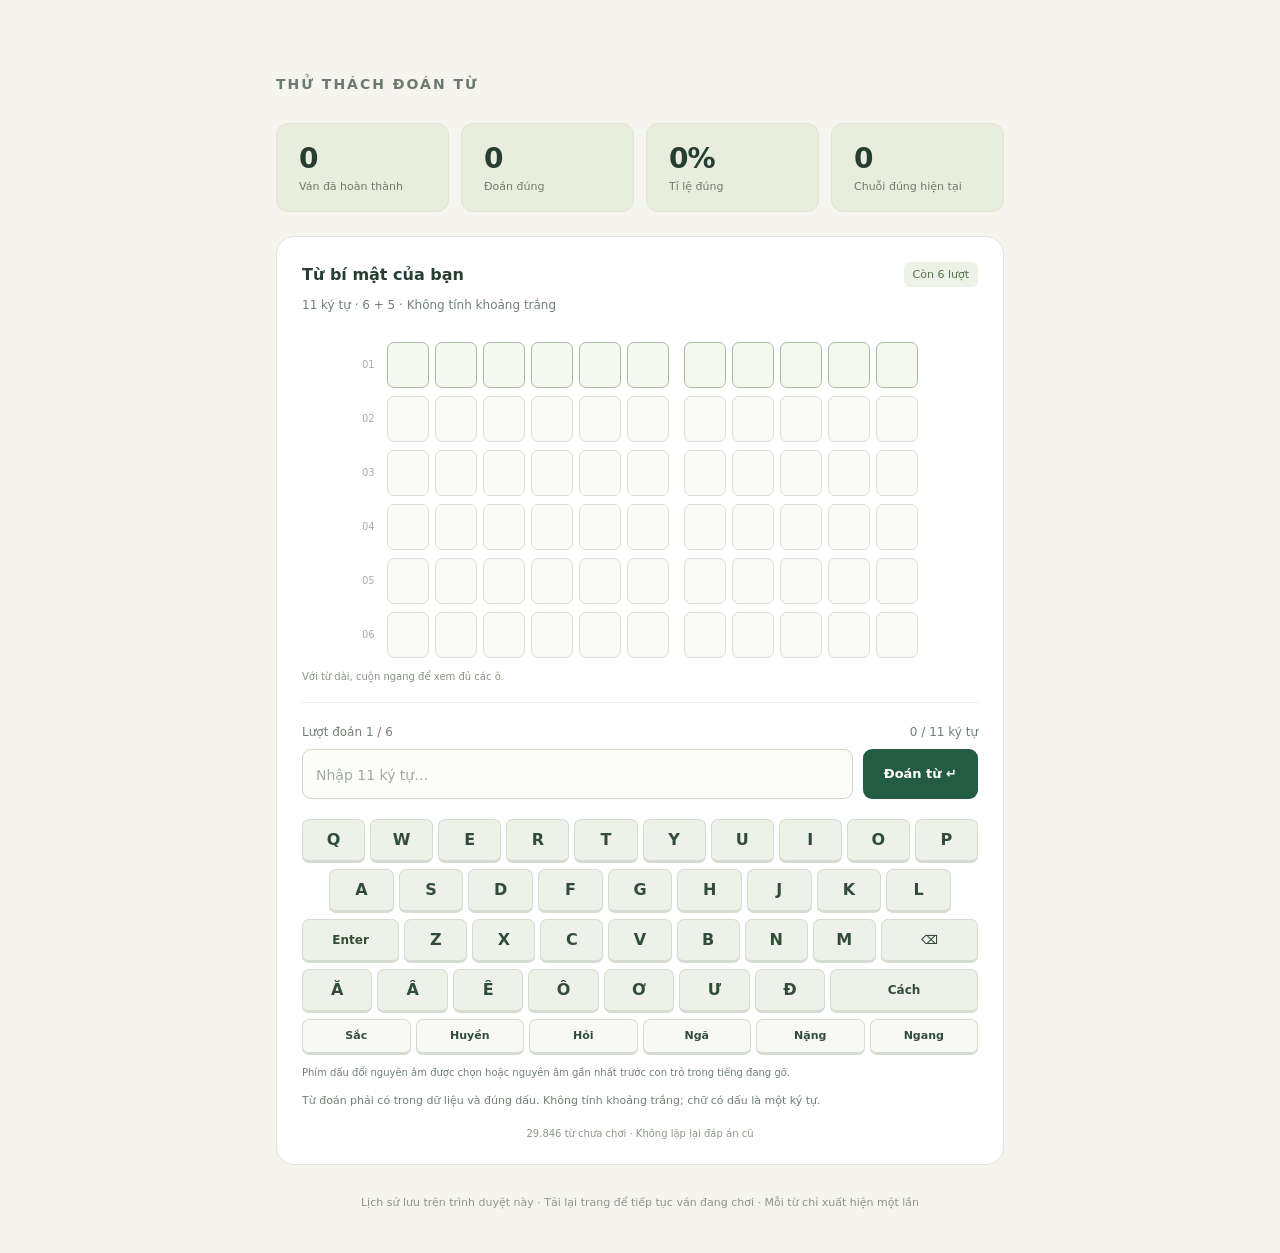
==== commit 39f06e57: "init" ====
--- a/game.html
+++ b/game.html
@@ -69,56 +69,6 @@
                     <p id="exhausted" class="exhausted" hidden></p>
                     <p id="remaining" class="remaining"></p>
                 </section>
-                <aside class="side">
-                    <section class="panel" aria-labelledby="rules-heading">
-                        <h2 id="rules-heading">Mỗi màu là một gợi ý</h2>
-                        <ul class="legend">
-                            <li>
-                                <span class="swatch exact" aria-hidden="true">Á</span>
-                                <div>
-                                    <strong>Xanh lá · Đúng hoàn toàn</strong
-                                    ><small>Đúng chữ, đúng dấu và đúng ô.</small>
-                                </div>
-                            </li>
-                            <li>
-                                <span class="swatch present" aria-hidden="true">Á</span>
-                                <div>
-                                    <strong>Vàng · Đổi vị trí</strong
-                                    ><small>Đúng chữ và dấu, nhưng nằm ở ô khác.</small>
-                                </div>
-                            </li>
-                            <li>
-                                <span class="swatch accent" aria-hidden="true">A</span>
-                                <div>
-                                    <strong>Xanh dương · Kiểm tra dấu</strong
-                                    ><small>Đúng chữ gốc, đúng ô; sai dấu hoặc mũ.</small>
-                                </div>
-                            </li>
-                            <li>
-                                <span class="swatch absent" aria-hidden="true">B</span>
-                                <div>
-                                    <strong>Xám · Không khớp</strong
-                                    ><small>Chữ không có trong từ, hoặc đã dùng hết số lần xuất hiện.</small>
-                                </div>
-                            </li>
-                        </ul>
-                        <p class="help rule-note">
-                            Có 6 lượt cho mỗi từ, từ 7 ký tự trở lên. Ô đúng vị trí được ưu tiên trước ô vàng; mỗi chữ
-                            trong đáp án chỉ được tính một lần. D và Đ cùng được xét là chữ gốc D.
-                        </p>
-                    </section>
-                    <section class="panel" aria-labelledby="history-heading">
-                        <div class="panel-heading">
-                            <h2 id="history-heading">Những từ đã đi qua</h2>
-                            <span id="history-count" class="tag">0 ván</span>
-                        </div>
-                        <p id="history-empty" class="history-empty">
-                            Hoàn thành ván đầu tiên để bắt đầu hành trình của bạn.
-                        </p>
-                        <div id="history-list" class="history-list"></div>
-                        <button id="more-history" class="text-button" type="button" hidden>Xem thêm lịch sử</button>
-                    </section>
-                </aside>
             </div>
             <footer>
                 Lịch sử lưu trên trình duyệt này · Tải lại trang để tiếp tục ván đang chơi · Mỗi từ chỉ xuất hiện một
@@ -151,7 +101,6 @@
             let pool = [];
             const dictionary = new Set();
             let storageAvailable = true;
-            let historyLimit = 8;
             let composing = false;
             let ready = false;
 
@@ -341,49 +290,6 @@
                 $("#stat-rate").textContent =
                     `${played ? ((won / played) * 100).toLocaleString("vi-VN", { maximumFractionDigits: 1 }) : "0"}%`;
                 $("#stat-streak").textContent = formatNumber(streak);
-            }
-
-            function renderHistory() {
-                const list = $("#history-list");
-                list.replaceChildren();
-                $("#history-count").textContent = `${formatNumber(state.history.length)} ván`;
-                $("#history-empty").hidden = state.history.length > 0;
-                const dateFormat = new Intl.DateTimeFormat("vi-VN", {
-                    day: "2-digit",
-                    month: "2-digit",
-                    year: "numeric",
-                    hour: "2-digit",
-                    minute: "2-digit",
-                    timeZone: "Asia/Ho_Chi_Minh",
-                });
-                state.history
-                    .slice(-historyLimit)
-                    .reverse()
-                    .forEach((round) => {
-                        const entry = document.createElement("details");
-                        entry.className = "history-entry";
-                        const summary = document.createElement("summary");
-                        const title = document.createElement("strong");
-                        title.textContent = round.answer;
-                        const result = document.createElement("span");
-                        const status = outcome(round);
-                        result.className = `outcome ${status}`;
-                        result.textContent = `${status === "won" ? "Đúng" : "Chưa đúng"} · ${round.guesses.length}/6`;
-                        summary.append(title, result);
-                        const date = document.createElement("p");
-                        date.className = "history-date";
-                        date.textContent = dateFormat.format(new Date(round.completedAt));
-                        const guesses = document.createElement("ol");
-                        guesses.className = "history-guesses";
-                        round.guesses.forEach((guess) => {
-                            const item = document.createElement("li");
-                            item.textContent = guess;
-                            guesses.append(item);
-                        });
-                        entry.append(summary, date, guesses);
-                        list.append(entry);
-                    });
-                $("#more-history").hidden = state.history.length <= historyLimit;
             }
 
             function renderBoard() {
@@ -538,7 +444,6 @@
 
             function render() {
                 renderStats();
-                renderHistory();
                 renderBoard();
                 renderKeyboard();
                 const round = state.active;
@@ -687,10 +592,6 @@
                 newRound();
                 $("#guess-input").focus();
             });
-            $("#more-history").addEventListener("click", () => {
-                historyLimit += 8;
-                renderHistory();
-            });
             window.addEventListener("storage", (event) => {
                 if (!ready || !storageAvailable || event.key !== STORAGE_KEY || !event.newValue) return;
                 try {
--- a/game.css
+++ b/game.css
@@ -46,7 +46,7 @@
     outline-offset: 4px;
 }
 .app {
-    max-width: 1180px;
+    max-width: 780px;
     margin: auto;
     padding: 34px 26px 40px;
 }
@@ -134,7 +134,7 @@
 }
 .layout {
     display: grid;
-    grid-template-columns: minmax(0, 1.8fr) minmax(280px, 1fr);
+    grid-template-columns: minmax(0, 1fr);
     gap: 22px;
     align-items: start;
 }
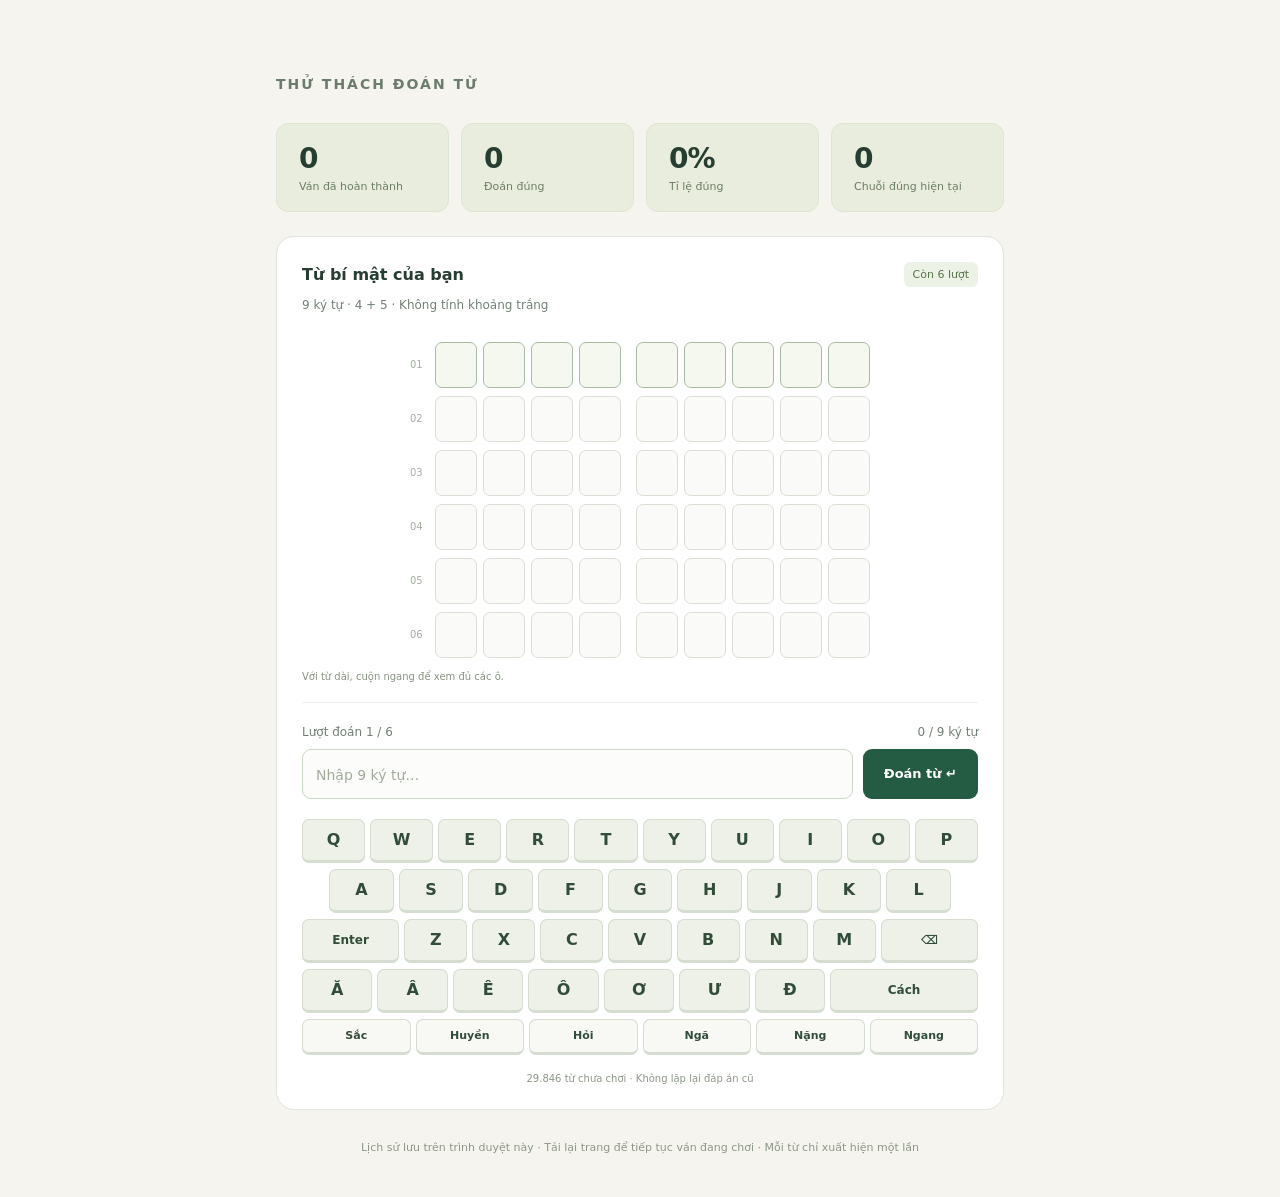
==== commit 0bf1eede: "init" ====
--- a/game.html
+++ b/game.html
@@ -50,22 +50,22 @@
                                 autocapitalize="none"
                                 spellcheck="false"
                                 placeholder="Nhập từ bạn nghĩ đến…"
-                                aria-describedby="input-help guess-message"
+                                aria-describedby="guess-message-text"
                             /><button id="guess-button" class="primary" type="submit">Đoán từ ↵</button>
                         </div>
-                        <div id="virtual-keyboard" class="virtual-keyboard" role="group" aria-label="Bàn phím đoán từ" aria-describedby="keyboard-help"></div>
-                        <p id="keyboard-help" class="keyboard-help">Phím dấu đổi nguyên âm được chọn hoặc nguyên âm gần nhất trước con trỏ trong tiếng đang gõ.</p>
-                        <p id="input-help" class="help">
-                            Từ đoán phải có trong dữ liệu và đúng dấu. Không tính khoảng trắng; chữ có dấu là một ký tự.
-                        </p>
-                        <p id="guess-message" class="message" role="status" hidden></p>
+                        <div id="result" class="result" role="status" hidden>
+                            <h3 id="result-title"></h3>
+                            <p id="result-description"></p>
+                            <strong id="answer" class="answer"></strong
+                            ><button id="next-game" class="primary" type="button">Chơi từ tiếp theo →</button>
+                        </div>
+                        <div
+                            id="virtual-keyboard"
+                            class="virtual-keyboard"
+                            role="group"
+                            aria-label="Bàn phím đoán từ"
+                        ></div>
                     </form>
-                    <div id="result" class="result" role="status" hidden>
-                        <h3 id="result-title"></h3>
-                        <p id="result-description"></p>
-                        <strong id="answer" class="answer"></strong
-                        ><button id="next-game" class="primary" type="button">Chơi từ tiếp theo →</button>
-                    </div>
                     <p id="exhausted" class="exhausted" hidden></p>
                     <p id="remaining" class="remaining"></p>
                 </section>
@@ -75,6 +75,11 @@
                 lần
             </footer>
         </main>
+        <div id="guess-message" class="message-toast" role="alert" aria-atomic="true" hidden>
+            <span class="toast-icon" aria-hidden="true">!</span>
+            <div class="toast-content"><strong>Thông báo</strong><p id="guess-message-text"></p></div>
+            <button id="dismiss-message" class="toast-close" type="button" aria-label="Đóng thông báo">×</button>
+        </div>
         <script>
             "use strict";
             // Data is loaded by a deferred script; initialize after it has finished.
@@ -103,6 +108,7 @@
             let storageAvailable = true;
             let composing = false;
             let ready = false;
+            let messageTimer = null;
 
             function scoreGuess(guess, answer) {
                 const target = lettersOf(answer);
@@ -137,6 +143,32 @@
                     }
                 });
                 return result;
+            }
+
+            function previousHintError(guess, round) {
+                const priority = { exact: 0, accent: 1, present: 2, absent: 3 };
+                let conflict = null;
+                round.guesses.forEach((previous, attempt) => {
+                    const known = scoreGuess(previous, round.answer);
+                    // Treat the proposed word as a possible answer. It must reproduce all revealed clues.
+                    // Reusing the scorer also preserves the count rules for repeated and accented letters.
+                    const proposed = scoreGuess(previous, guess);
+                    const letters = lettersOf(previous);
+                    known.forEach((color, index) => {
+                        if (color !== proposed[index] && (!conflict || priority[color] < priority[conflict.color])) {
+                            conflict = { color, index, attempt, letter: letters[index].toLocaleUpperCase("vi") };
+                        }
+                    });
+                });
+                if (!conflict) return "";
+                const { color, index, attempt, letter } = conflict;
+                if (color === "exact")
+                    return `Ô ${index + 1} đã đúng chữ “${letter}”. Lượt sau phải giữ nguyên chữ này ở đúng ô.`;
+                if (color === "accent")
+                    return `Ô ${index + 1} đã xanh dương với “${letter}”: giữ chữ gốc nhưng phải đổi dấu hoặc mũ, không dùng lại “${letter}” ở ô này.`;
+                if (color === "present")
+                    return `Gợi ý lượt ${attempt + 1}: chữ “${letter}” màu vàng phải có đủ số lần đã biết và nằm ở ô khác.`;
+                return `Từ đoán mâu thuẫn với chữ “${letter}” màu xám ở lượt ${attempt + 1}. Kiểm tra chữ đã loại và số lần lặp.`;
             }
 
             function outcome(round) {
@@ -234,9 +266,22 @@
                 }
             }
 
+            function scheduleMessageDismissal() {
+                clearTimeout(messageTimer);
+                const toast = $("#guess-message");
+                if (!toast.hidden && !toast.matches(":hover") && !toast.contains(document.activeElement)) {
+                    messageTimer = setTimeout(() => showMessage(""), 5000);
+                }
+            }
+
             function showMessage(message) {
-                $("#guess-message").textContent = message;
-                $("#guess-message").hidden = !message;
+                clearTimeout(messageTimer);
+                const toast = $("#guess-message");
+                const hadFocus = toast.contains(document.activeElement);
+                $("#guess-message-text").textContent = message;
+                toast.hidden = !message;
+                if (message) scheduleMessageDismissal();
+                else if (hadFocus && !$("#guess-input").disabled) $("#guess-input").focus({ preventScroll: true });
             }
 
             function finishRound() {
@@ -345,17 +390,21 @@
                     ["tone-acute", "tone-grave", "tone-hook", "tone-tilde", "tone-dot", "tone-none"],
                 ];
                 const labels = {
-                    enter: ["Enter", "Gửi lượt đoán"], backspace: ["⌫", "Xóa ký tự trước con trỏ"],
-                    space: ["Cách", "Dấu cách"], "tone-acute": ["Sắc", "Dấu sắc"],
-                    "tone-grave": ["Huyền", "Dấu huyền"], "tone-hook": ["Hỏi", "Dấu hỏi"],
-                    "tone-tilde": ["Ngã", "Dấu ngã"], "tone-dot": ["Nặng", "Dấu nặng"],
+                    enter: ["Enter", "Gửi lượt đoán"],
+                    backspace: ["⌫", "Xóa ký tự trước con trỏ"],
+                    space: ["Cách", "Dấu cách"],
+                    "tone-acute": ["Sắc", "Dấu sắc"],
+                    "tone-grave": ["Huyền", "Dấu huyền"],
+                    "tone-hook": ["Hỏi", "Dấu hỏi"],
+                    "tone-tilde": ["Ngã", "Dấu ngã"],
+                    "tone-dot": ["Nặng", "Dấu nặng"],
                     "tone-none": ["Ngang", "Bỏ dấu thanh, giữ nguyên mũ"],
                 };
                 const keyboard = $("#virtual-keyboard");
                 rows.forEach((keys, index) => {
                     const row = document.createElement("div");
                     row.className = `keyboard-row keyboard-row-${index + 1}`;
-                    keys.forEach(key => {
+                    keys.forEach((key) => {
                         const button = document.createElement("button");
                         button.type = "button";
                         button.dataset.key = key;
@@ -368,10 +417,10 @@
                     keyboard.append(row);
                 });
                 // Keep the input selection when tapping a key; keyboard navigation still uses normal buttons.
-                keyboard.addEventListener("pointerdown", event => {
+                keyboard.addEventListener("pointerdown", (event) => {
                     if (event.target.closest("button")) event.preventDefault();
                 });
-                keyboard.addEventListener("click", event => {
+                keyboard.addEventListener("click", (event) => {
                     const button = event.target.closest("button[data-key]");
                     if (button && !button.disabled) pressVirtualKey(button.dataset.key);
                 });
@@ -381,29 +430,43 @@
                 const round = state.active;
                 const colors = new Map();
                 const rank = { absent: 1, present: 2, accent: 3, exact: 4 };
-                if (round) round.guesses.forEach(guess => {
-                    const scores = scoreGuess(guess, round.answer);
-                    lettersOf(guess).forEach((letter, index) => {
-                        if ((rank[colors.get(letter)] || 0) < rank[scores[index]]) colors.set(letter, scores[index]);
+                if (round)
+                    round.guesses.forEach((guess) => {
+                        const scores = scoreGuess(guess, round.answer);
+                        lettersOf(guess).forEach((letter, index) => {
+                            if ((rank[colors.get(letter)] || 0) < rank[scores[index]])
+                                colors.set(letter, scores[index]);
+                        });
                     });
-                });
-                $("#virtual-keyboard").querySelectorAll("button").forEach(button => {
-                    const color = colors.get(button.dataset.key);
-                    for (const name of Object.keys(rank)) button.classList.toggle(name, color === name);
-                    button.disabled = !ready || !round || outcome(round) !== "playing";
-                    button.setAttribute("aria-label", `${button.dataset.label}${color ? `, ${colorNames[color]}` : ""}`);
-                });
+                $("#virtual-keyboard")
+                    .querySelectorAll("button")
+                    .forEach((button) => {
+                        const color = colors.get(button.dataset.key);
+                        for (const name of Object.keys(rank)) button.classList.toggle(name, color === name);
+                        button.disabled = !ready || !round || outcome(round) !== "playing";
+                        button.setAttribute(
+                            "aria-label",
+                            `${button.dataset.label}${color ? `, ${colorNames[color]}` : ""}`,
+                        );
+                    });
             }
 
             function rawSegments(text) {
-                if (segmenter) return Array.from(segmenter.segment(text), part => ({ text: part.segment, index: part.index }));
-                return Array.from(text.matchAll(/\P{M}\p{M}*|\p{M}+/gu), match => ({ text: match[0], index: match.index }));
+                if (segmenter)
+                    return Array.from(segmenter.segment(text), (part) => ({ text: part.segment, index: part.index }));
+                return Array.from(text.matchAll(/\P{M}\p{M}*|\p{M}+/gu), (match) => ({
+                    text: match[0],
+                    index: match.index,
+                }));
             }
 
             function pressVirtualKey(key) {
                 if (!ready || composing || !state.active || outcome(state.active) !== "playing") return;
                 const input = $("#guess-input");
-                if (key === "enter") { $("#guess-form").requestSubmit(); return; }
+                if (key === "enter") {
+                    $("#guess-form").requestSubmit();
+                    return;
+                }
                 let start = input.selectionStart ?? input.value.length;
                 let end = input.selectionEnd ?? start;
                 const originalStart = start;
@@ -416,14 +479,23 @@
                 } else if (key === "space") {
                     replacement = " ";
                 } else if (key.startsWith("tone-")) {
-                    const marks = { "tone-acute": "\u0301", "tone-grave": "\u0300", "tone-hook": "\u0309", "tone-tilde": "\u0303", "tone-dot": "\u0323", "tone-none": "" };
+                    const marks = {
+                        "tone-acute": "\u0301",
+                        "tone-grave": "\u0300",
+                        "tone-hook": "\u0309",
+                        "tone-tilde": "\u0303",
+                        "tone-dot": "\u0323",
+                        "tone-none": "",
+                    };
                     if (start === end) {
                         const previous = rawSegments(input.value.slice(0, start));
                         for (let i = previous.length - 1; i >= 0; i--) {
                             const part = previous[i];
                             if (/\s/u.test(part.text)) break;
                             if (/^[aeiouy]$/u.test(baseLetter(part.text.toLocaleLowerCase("vi")))) {
-                                start = part.index; end = start + part.text.length; break;
+                                start = part.index;
+                                end = start + part.text.length;
+                                break;
                             }
                         }
                     }
@@ -432,8 +504,11 @@
                         showMessage("Hãy chọn một nguyên âm hoặc đặt con trỏ sau nguyên âm cần đổi dấu.");
                         return;
                     }
-                    replacement = (vowel.normalize("NFD").replace(/[\u0300\u0301\u0303\u0309\u0323]/gu, "") + marks[key]).normalize("NFC");
-                    if (originalStart === originalEnd) caretAfterTone = originalEnd + replacement.length - (end - start);
+                    replacement = (
+                        vowel.normalize("NFD").replace(/[\u0300\u0301\u0303\u0309\u0323]/gu, "") + marks[key]
+                    ).normalize("NFC");
+                    if (originalStart === originalEnd)
+                        caretAfterTone = originalEnd + replacement.length - (end - start);
                 }
                 input.setRangeText(replacement, start, end, "end");
                 if (caretAfterTone !== null) input.setSelectionRange(caretAfterTone, caretAfterTone);
@@ -513,6 +588,11 @@
                 }
                 if (round.guesses.some((previous) => keyOf(previous) === keyOf(guess))) {
                     showMessage("Bạn đã thử từ này rồi. Hãy thử một cách đoán khác; lượt chưa bị trừ.");
+                    return;
+                }
+                const hintError = previousHintError(guess, round);
+                if (hintError) {
+                    showMessage(`${hintError} Lượt đoán chưa bị trừ.`);
                     return;
                 }
                 round.guesses.push(guess);
@@ -573,6 +653,11 @@
                 }
             }
 
+            $("#dismiss-message").addEventListener("click", () => showMessage(""));
+            $("#guess-message").addEventListener("pointerenter", () => clearTimeout(messageTimer));
+            $("#guess-message").addEventListener("pointerleave", scheduleMessageDismissal);
+            $("#guess-message").addEventListener("focusin", () => clearTimeout(messageTimer));
+            $("#guess-message").addEventListener("focusout", () => setTimeout(scheduleMessageDismissal, 0));
             $("#guess-form").addEventListener("submit", submitGuess);
             $("#guess-input").addEventListener("compositionstart", () => {
                 composing = true;
--- a/game.css
+++ b/game.css
@@ -302,12 +302,7 @@
     line-height: 1.8;
     margin: 10px 0 0;
 }
-.message {
-    font-size: 12px;
-    color: #a35233;
-    line-height: 1.7;
-    margin: 12px 0 0;
-}
+
 .result {
     margin-top: 22px;
     padding: 20px;
@@ -605,3 +600,43 @@
     .keyboard-action { font-size: 10px; }
     .keyboard-tone { font-size: 10px; }
 }
+
+/* Messages stay visible at the top-right, even when the input is below the fold. */
+.message-toast {
+    position: fixed;
+    top: max(20px, env(safe-area-inset-top));
+    right: max(20px, env(safe-area-inset-right));
+    z-index: 1000;
+    display: flex;
+    align-items: flex-start;
+    gap: 12px;
+    width: min(420px, calc(100vw - 40px));
+    max-height: calc(100dvh - 40px);
+    overflow-y: auto;
+    padding: 17px 14px 17px 17px;
+    border: 1px solid #e8d7b7;
+    border-left: 4px solid #b88735;
+    border-radius: 12px;
+    background: #fffdf7;
+    box-shadow: 0 10px 36px #263e3226;
+    animation: toast-appear .18s ease-out;
+}
+.toast-icon {
+    display: grid;
+    place-items: center;
+    flex: 0 0 25px;
+    height: 25px;
+    border-radius: 50%;
+    background: #f5e7c8;
+    color: #94621c;
+    font-size: 15px;
+    font-weight: 750;
+}
+.toast-content { flex: 1; min-width: 0; }
+.toast-content strong { font-size: 13px; color: #72552b; }
+.toast-content p { margin: 5px 0 0; font-size: 13px; line-height: 1.7; color: #665e50; overflow-wrap: anywhere; }
+.toast-close { flex: 0 0 32px; height: 32px; padding: 0; border: 0; border-radius: 6px; background: transparent; color: #8f8069; font-size: 24px; line-height: 1; }
+.toast-close:hover { background: #f4eddf; }
+@keyframes toast-appear { from { opacity: 0; transform: translateY(-8px); } to { opacity: 1; transform: translateY(0); } }
+@media (prefers-reduced-motion: reduce) { .message-toast { animation: none; } }
+@media (max-width: 600px) { .message-toast { top: max(12px, env(safe-area-inset-top)); right: max(12px, env(safe-area-inset-right)); width: calc(100vw - 24px); } }
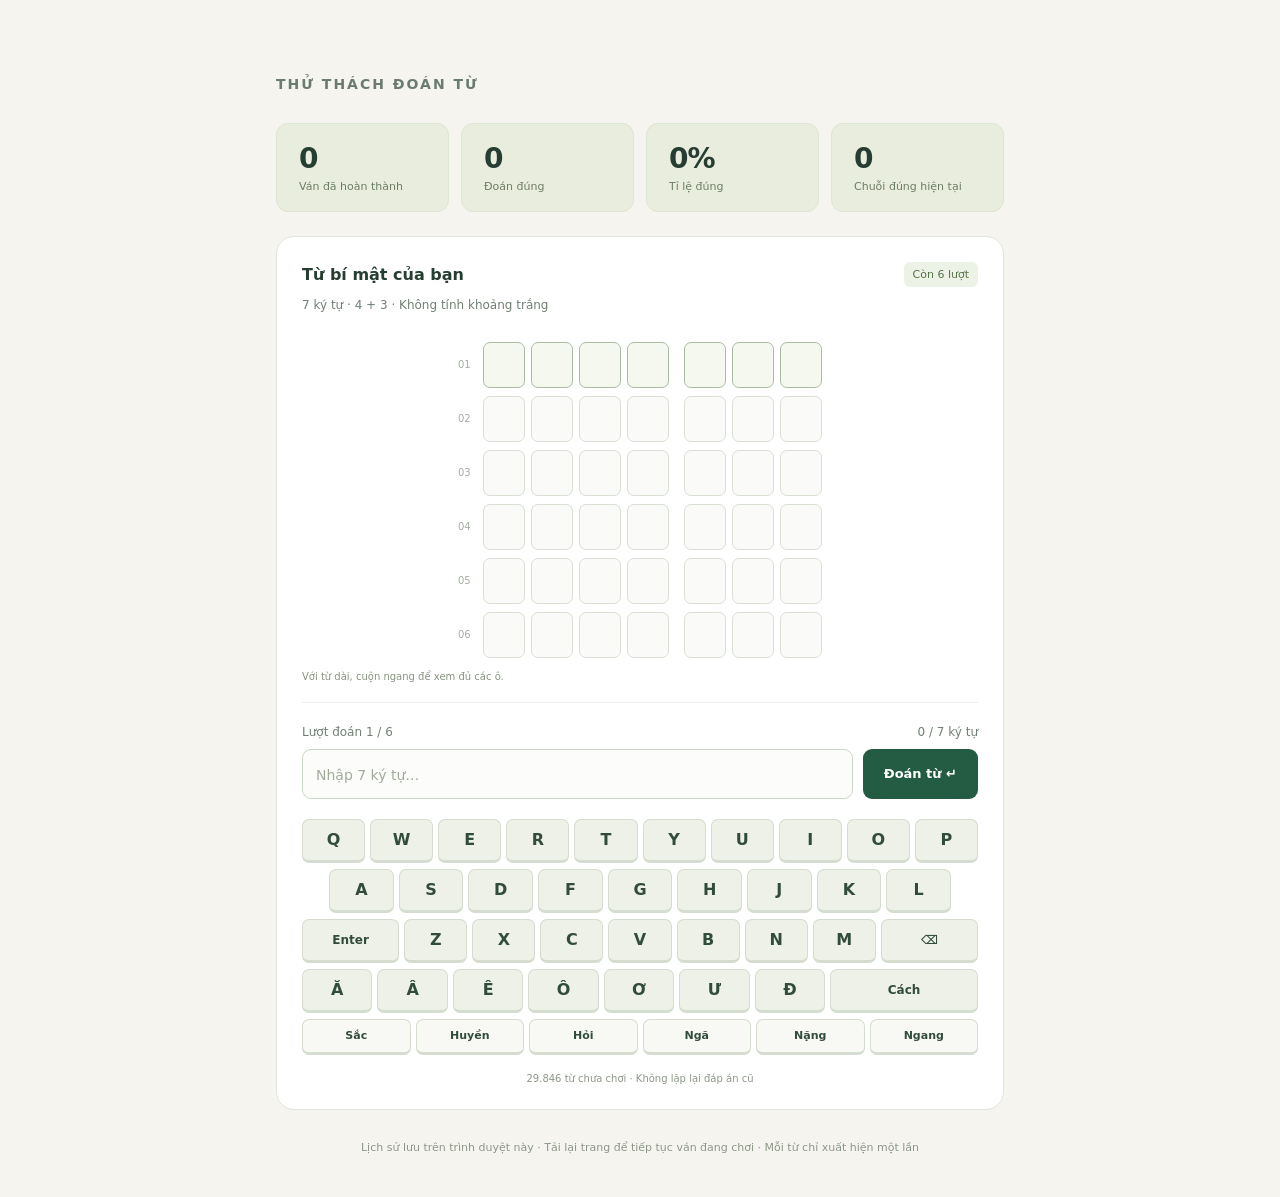
==== commit 90d73007: "init" ====
--- a/game.html
+++ b/game.html
@@ -56,8 +56,8 @@
                         <div id="result" class="result" role="status" hidden>
                             <h3 id="result-title"></h3>
                             <p id="result-description"></p>
-                            <strong id="answer" class="answer"></strong
-                            ><button id="next-game" class="primary" type="button">Chơi từ tiếp theo →</button>
+                            <strong id="answer" class="answer"></strong>
+                            <button id="next-game" class="primary" type="button">Chơi từ tiếp theo →</button>
                         </div>
                         <div
                             id="virtual-keyboard"
@@ -77,7 +77,10 @@
         </main>
         <div id="guess-message" class="message-toast" role="alert" aria-atomic="true" hidden>
             <span class="toast-icon" aria-hidden="true">!</span>
-            <div class="toast-content"><strong>Thông báo</strong><p id="guess-message-text"></p></div>
+            <div class="toast-content">
+                <strong>Thông báo</strong>
+                <p id="guess-message-text"></p>
+            </div>
             <button id="dismiss-message" class="toast-close" type="button" aria-label="Đóng thông báo">×</button>
         </div>
         <script>
